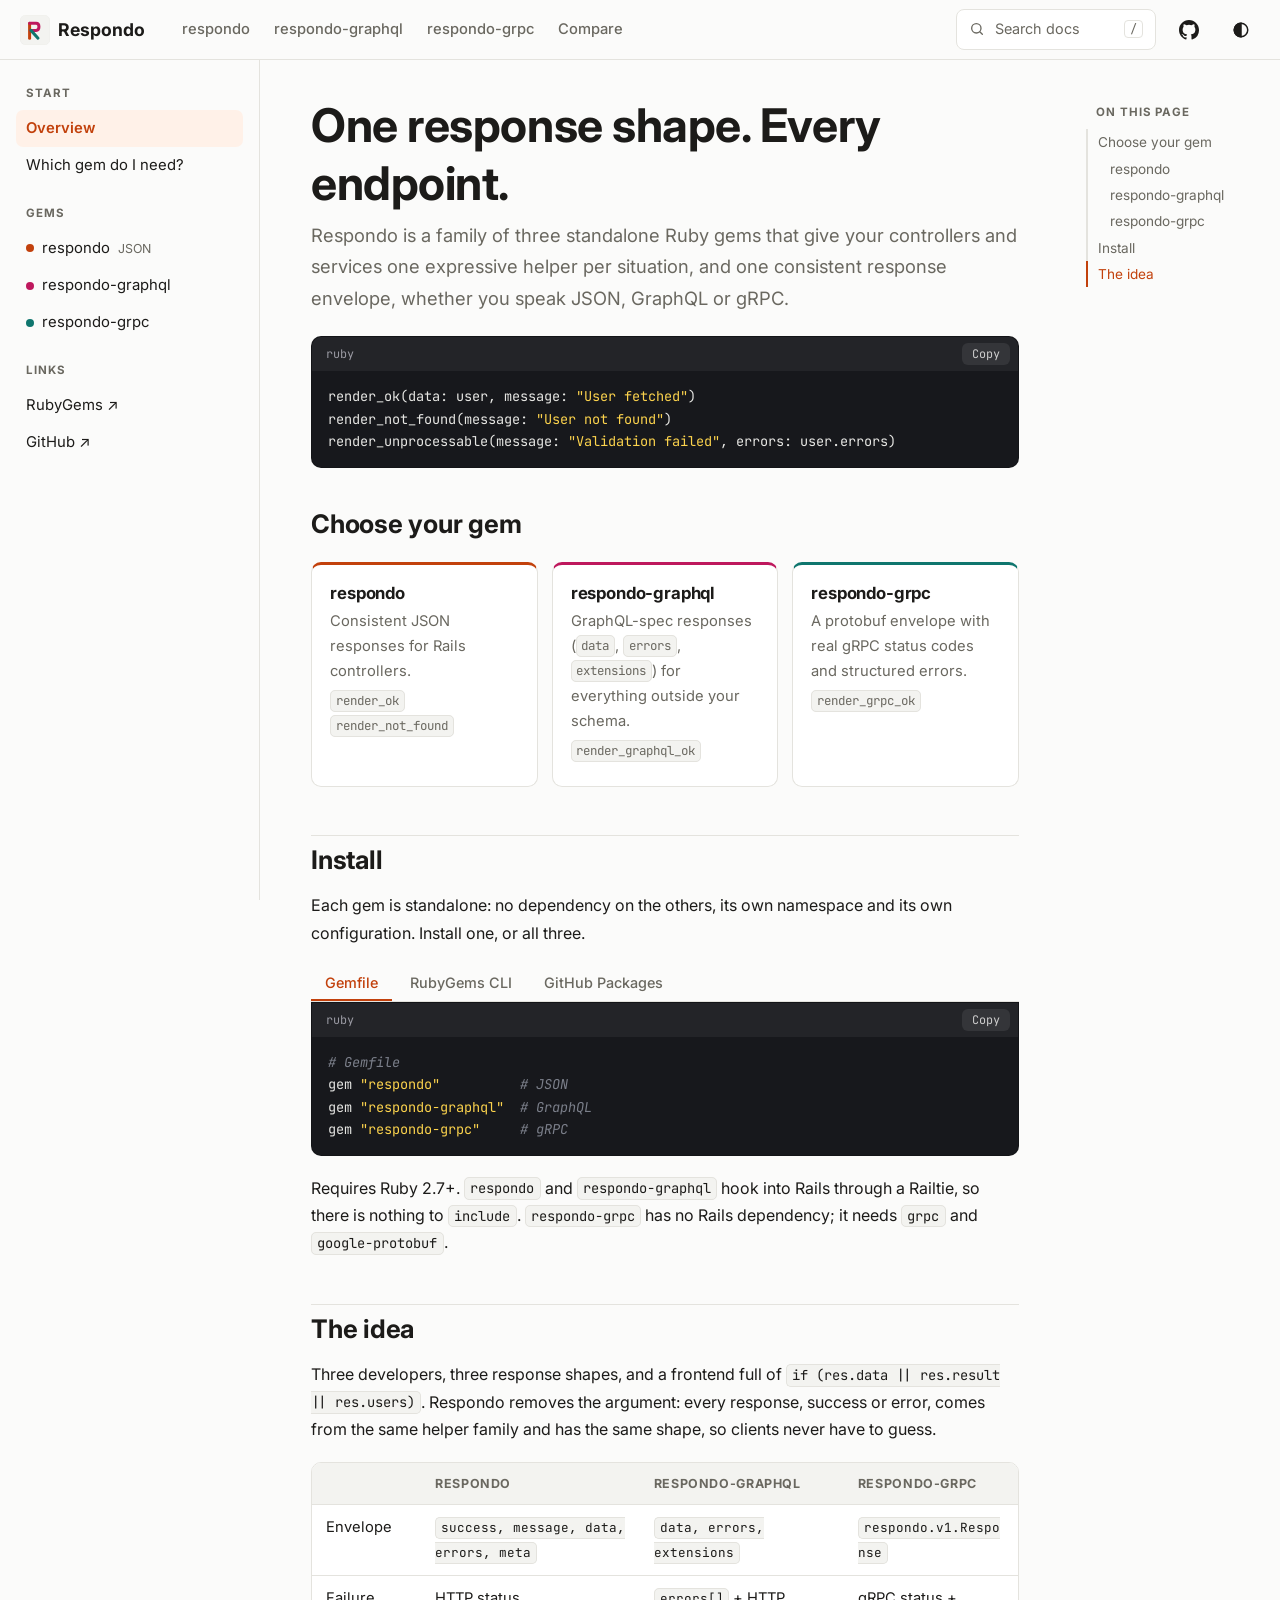
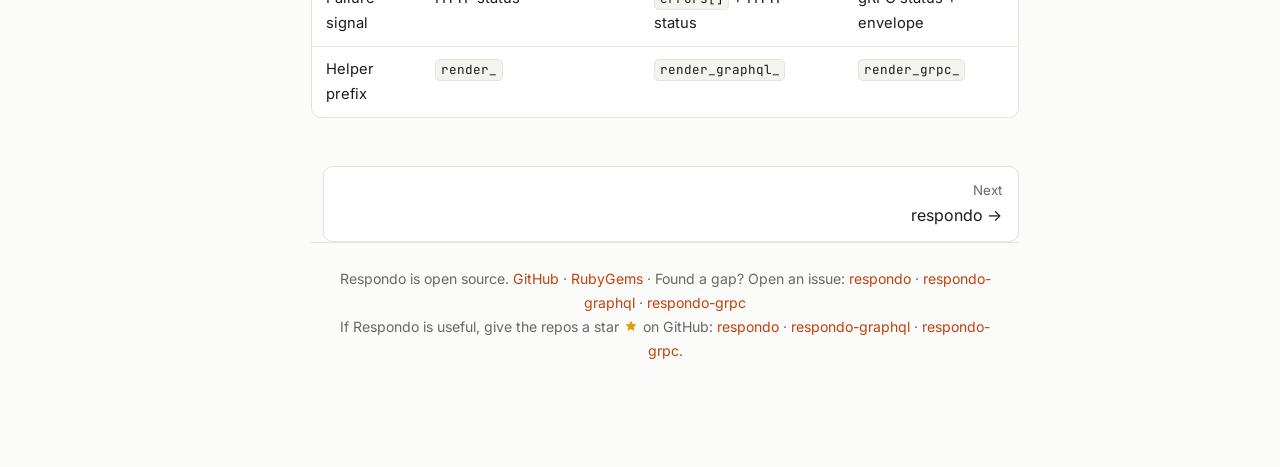
==== index.html @ 0f6af807 "add index file" ====
<!doctype html>
<html lang="en">
<head>
<meta charset="utf-8">
<meta name="viewport" content="width=device-width,initial-scale=1">
<title>Respondo Docs: consistent API responses for Rails and Ruby</title>
<meta name="description" content="Documentation for respondo (JSON), respondo-graphql and respondo-grpc: one response envelope, one helper per situation.">
<link rel="icon" type="image/svg+xml" href="favicon.svg">
<link rel="preconnect" href="https://fonts.googleapis.com"><link rel="preconnect" href="https://fonts.gstatic.com" crossorigin>
<link href="https://fonts.googleapis.com/css2?family=Inter:wght@400;500;600;700&family=JetBrains+Mono:wght@400;500&display=swap" rel="stylesheet">
<link rel="stylesheet" href="styles.css">
<script>try{var t=localStorage.getItem("respondo-theme");if(t)document.documentElement.dataset.theme=t}catch(e){}</script>
</head>
<body data-page="home" data-repo="">
<article class="page active">
  <h1>One response shape. Every endpoint.</h1>
  <p class="lede">Respondo is a family of three standalone Ruby gems that give your controllers and services one expressive helper per situation, and one consistent response envelope, whether you speak JSON, GraphQL or gRPC.</p>

  <div class="code"><pre data-lang="ruby">render_ok(data: user, message: "User fetched")
render_not_found(message: "User not found")
render_unprocessable(message: "Validation failed", errors: user.errors)</pre></div>

  <h2 id="gems">Choose your gem</h2>
  <div class="cards">
    <a class="card" href="respondo.html" style="--c:var(--json)"><h3>respondo</h3><p>Consistent JSON responses for Rails controllers.</p><p><code>render_ok</code> <code>render_not_found</code></p></a>
    <a class="card" href="respondo-graphql.html" style="--c:var(--gql)"><h3>respondo-graphql</h3><p>GraphQL-spec responses (<code>data</code>, <code>errors</code>, <code>extensions</code>) for everything outside your schema.</p><p><code>render_graphql_ok</code></p></a>
    <a class="card" href="respondo-grpc.html" style="--c:var(--grpc)"><h3>respondo-grpc</h3><p>A protobuf envelope with real gRPC status codes and structured errors.</p><p><code>render_grpc_ok</code></p></a>
  </div>

  <h2 id="install">Install</h2>
  <p>Each gem is standalone: no dependency on the others, its own namespace and its own configuration. Install one, or all three.</p>
  <div class="tabs" data-tabs>
    <div class="tab-list" role="tablist"><button role="tab">Gemfile</button><button role="tab">RubyGems CLI</button><button role="tab">GitHub Packages</button></div>
    <div class="tab-panel"><div class="code"><pre data-lang="ruby"># Gemfile
gem "respondo"          # JSON
gem "respondo-graphql"  # GraphQL
gem "respondo-grpc"     # gRPC</pre></div></div>
    <div class="tab-panel" hidden><div class="code"><pre data-lang="bash">gem install respondo
gem install respondo-graphql
gem install respondo-grpc</pre></div></div>
    <div class="tab-panel" hidden>
      <div class="code"><pre data-lang="ruby"># Gemfile
source "https://rubygems.pkg.github.com/spatelpatidar" do
  gem "respondo"
end</pre></div>
      <div class="code"><pre data-lang="bash"># one-time auth: a personal access token with read:packages
bundle config set --global rubygems.pkg.github.com YOUR_GITHUB_USERNAME:YOUR_TOKEN</pre></div>
    </div>
  </div>
  <p>Requires Ruby 2.7+. <code>respondo</code> and <code>respondo-graphql</code> hook into Rails through a Railtie, so there is nothing to <code>include</code>. <code>respondo-grpc</code> has no Rails dependency; it needs <code>grpc</code> and <code>google-protobuf</code>.</p>

  <h2 id="idea">The idea</h2>
  <p>Three developers, three response shapes, and a frontend full of <code>if (res.data || res.result || res.users)</code>. Respondo removes the argument: every response, success or error, comes from the same helper family and has the same shape, so clients never have to guess.</p>
  <div class="tbl"><table>
    <tr><th></th><th>respondo</th><th>respondo-graphql</th><th>respondo-grpc</th></tr>
    <tr><td>Envelope</td><td><code>success, message, data, errors, meta</code></td><td><code>data, errors, extensions</code></td><td><code>respondo.v1.Response</code></td></tr>
    <tr><td>Failure signal</td><td>HTTP status</td><td><code>errors[]</code> + HTTP status</td><td>gRPC status + envelope</td></tr>
    <tr><td>Helper prefix</td><td><code>render_</code></td><td><code>render_graphql_</code></td><td><code>render_grpc_</code></td></tr>
  </table></div>
  <div class="pager"><span></span><a href="respondo.html"><small>Next</small>respondo →</a></div>
</article>
<script src="shell.js"></script>
</body>
</html>
---- styles.css ----
:root{
  --bg:#fbfbfa;--surface:#fff;--surface-2:#f3f3f0;--border:#e4e3de;--text:#1c1b19;--muted:#6a6860;
  --accent:#c2410c;--accent-soft:#fff1e8;--json:#c2410c;--gql:#be185d;--grpc:#0f766e;
  --code-bg:#17181c;--code-text:#e6e6e3;--tk-key:#7dd3fc;--tk-str:#fcd34d;--tk-num:#fda4af;--tk-com:#7b7f8a;--tk-kw:#c4b5fd;--tk-sym:#86efac;
  --radius:10px;--font:"Inter",system-ui,-apple-system,"Segoe UI",sans-serif;--mono:"JetBrains Mono",ui-monospace,SFMono-Regular,Menlo,monospace;
  --header-h:60px;--side-w:260px;--toc-w:210px;
}
:root[data-theme=dark]{
  --bg:#121214;--surface:#1a1a1e;--surface-2:#222227;--border:#2e2e35;--text:#ecebe8;--muted:#9c9a93;
  --accent:#fb923c;--accent-soft:#2a1d14;--json:#fb923c;--gql:#f472b6;--grpc:#2dd4bf;--code-bg:#0c0c0e;
}
@media (prefers-color-scheme:dark){:root:not([data-theme=light]){
  --bg:#121214;--surface:#1a1a1e;--surface-2:#222227;--border:#2e2e35;--text:#ecebe8;--muted:#9c9a93;
  --accent:#fb923c;--accent-soft:#2a1d14;--json:#fb923c;--gql:#f472b6;--grpc:#2dd4bf;--code-bg:#0c0c0e;}}
*{box-sizing:border-box}
html{scroll-padding-top:calc(var(--header-h) + 20px)}
body{margin:0;background:var(--bg);color:var(--text);font:16px/1.7 var(--font);-webkit-font-smoothing:antialiased}
a{color:var(--accent);text-decoration:none}a:hover{text-decoration:underline}
h1,h2,h3{line-height:1.25;letter-spacing:-.01em}
h1{font-size:clamp(1.75rem,5vw,2.9rem);margin:0 0 .5rem}
h2{font-size:1.6rem;margin:3rem 0 1rem;padding-top:.5rem;border-top:1px solid var(--border)}
h2:first-of-type{border-top:0;margin-top:2rem}
h3{font-size:1.15rem;margin:2rem 0 .6rem}
p{margin:.8rem 0}
code{font-family:var(--mono);font-size:.86em;background:var(--surface-2);border:1px solid var(--border);padding:.1em .38em;border-radius:5px;overflow-wrap:anywhere}
.skip{position:absolute;left:-999px}.skip:focus{left:8px;top:8px;background:var(--surface);padding:8px 12px;z-index:100}

/* header */
.header{position:sticky;top:0;z-index:50;height:var(--header-h);display:flex;align-items:center;gap:14px;padding:0 20px;background:color-mix(in srgb,var(--bg) 88%,transparent);backdrop-filter:blur(10px);border-bottom:1px solid var(--border)}
.brand{font-weight:700;font-size:1.1rem;color:var(--text);display:flex;align-items:center;gap:8px}
.brand:hover{text-decoration:none}
.brand i{width:22px;height:22px;border-radius:6px;background:conic-gradient(var(--json),var(--gql),var(--grpc),var(--json))}
.topnav{display:flex;gap:2px;margin-left:12px}
.topnav a{color:var(--muted);padding:6px 11px;border-radius:7px;font-size:.92rem;font-weight:500}
.topnav a:hover{background:var(--surface-2);text-decoration:none;color:var(--text)}
.topnav a.active{color:var(--text);background:var(--surface-2)}
.spacer{flex:1}
.search-btn{display:flex;align-items:center;gap:10px;background:var(--surface);border:1px solid var(--border);color:var(--muted);padding:7px 12px;border-radius:8px;font:inherit;font-size:.9rem;cursor:pointer;min-width:200px}
.search-btn kbd{margin-left:auto;font:.75rem var(--mono);border:1px solid var(--border);border-radius:4px;padding:0 5px}
.icon-btn{background:none;border:1px solid transparent;color:var(--text);width:38px;height:38px;border-radius:8px;cursor:pointer;display:grid;place-items:center;font-size:1.1rem}
.icon-btn:hover{background:var(--surface-2)}
.menu-btn{display:none}

/* layout */
.layout{display:grid;grid-template-columns:var(--side-w) minmax(0,1fr) var(--toc-w);max-width:1400px;margin:0 auto}
.sidebar,.toc{position:sticky;top:var(--header-h);height:calc(100vh - var(--header-h));overflow:auto;padding:24px 16px}
.sidebar{border-right:1px solid var(--border)}
.sidebar h4,.toc h4{font-size:.72rem;text-transform:uppercase;letter-spacing:.08em;color:var(--muted);margin:1.2rem 0 .4rem 10px}
.sidebar h4:first-child{margin-top:0}
.sidebar a{display:flex;align-items:center;gap:8px;color:var(--text);padding:6px 10px;border-radius:7px;font-size:.93rem}
.sidebar a:hover{background:var(--surface-2);text-decoration:none}
.sidebar a.active{background:var(--accent-soft);color:var(--accent);font-weight:600}
.dot{width:8px;height:8px;border-radius:50%;flex:none}
.toc a{display:block;color:var(--muted);font-size:.85rem;padding:3px 10px;border-left:2px solid var(--border);line-height:1.5}
.toc a.sub{padding-left:22px}
.toc a:hover{color:var(--text);text-decoration:none}
.toc a.active{color:var(--accent);border-left-color:var(--accent)}
main{padding:36px clamp(20px,4vw,56px) 80px;min-width:0}
.page{display:none;max-width:780px}.page.active{display:block;animation:fade .25s}
@keyframes fade{from{opacity:0;transform:translateY(4px)}to{opacity:1}}
.lede{font-size:1.15rem;color:var(--muted);margin:.4rem 0 1.4rem}
.badges{display:flex;flex-wrap:wrap;gap:8px;margin:1rem 0 1.5rem}
.badge{font-size:.8rem;font-weight:600;border:1px solid var(--border);background:var(--surface);padding:3px 10px;border-radius:999px;color:var(--text)}
.badge:hover{text-decoration:none;border-color:var(--accent)}
.pill{display:inline-block;white-space:nowrap;margin-top:6px;font:600 .72rem var(--mono);padding:2px 8px;border-radius:999px;color:#fff;vertical-align:middle}

/* cards */
.cards{display:grid;grid-template-columns:repeat(auto-fit,minmax(220px,1fr));gap:14px;margin:1.4rem 0}
.card{background:var(--surface);border:1px solid var(--border);border-radius:var(--radius);padding:18px;color:var(--text);display:block;border-top:3px solid var(--c,var(--accent))}
a.card:hover{text-decoration:none;box-shadow:0 6px 20px rgba(0,0,0,.08);transform:translateY(-2px);transition:.15s}
.card h3{margin:0 0 .3rem;font-size:1.05rem}.card p{margin:.3rem 0;color:var(--muted);font-size:.92rem}
.card code{font-size:.78rem}

/* callouts */
.callout{border:1px solid var(--border);border-left:4px solid var(--accent);background:var(--surface);border-radius:8px;padding:12px 16px;margin:1.2rem 0}
.callout.warn{border-left-color:#d97706;background:color-mix(in srgb,#d97706 8%,var(--surface))}
.callout.note{border-left-color:#2563eb}
.callout strong:first-child{display:block;margin-bottom:2px}
.callout p{margin:.3rem 0}

/* tables */
.tbl{overflow-x:auto;margin:1.2rem 0;border:1px solid var(--border);border-radius:var(--radius);background:var(--surface)}
table{border-collapse:collapse;width:100%;font-size:.92rem}
th,td{padding:10px 14px;text-align:left;border-bottom:1px solid var(--border);vertical-align:top}
th{background:var(--surface-2);font-size:.78rem;text-transform:uppercase;letter-spacing:.05em;color:var(--muted);white-space:nowrap}
tr:last-child td{border-bottom:0}

/* code */
.code{position:relative;margin:1.1rem 0;border-radius:var(--radius);background:var(--code-bg);overflow:hidden;border:1px solid #00000030}
.code .bar{display:flex;align-items:center;justify-content:space-between;padding:6px 8px 6px 14px;background:#ffffff0d;color:#9a9aa3;font:.74rem var(--mono)}
.code button{background:#ffffff14;border:0;color:#ccc;border-radius:6px;padding:3px 10px;font:.74rem var(--mono);cursor:pointer}
.code button:hover{background:#ffffff26}
.code pre{margin:0;padding:14px 16px;overflow-x:auto;color:var(--code-text);font:.85rem/1.65 var(--mono);tab-size:2}
.tk-key{color:var(--tk-key)}.tk-str{color:var(--tk-str)}.tk-num{color:var(--tk-num)}.tk-com{color:var(--tk-com);font-style:italic}.tk-kw{color:var(--tk-kw)}.tk-sym{color:var(--tk-sym)}

/* tabs */
.tabs{margin:1.2rem 0}
.tab-list{display:flex;gap:4px;border-bottom:1px solid var(--border);overflow-x:auto}
.tab-list button{background:none;border:0;border-bottom:2px solid transparent;padding:8px 14px;font:500 .9rem var(--font);color:var(--muted);cursor:pointer;white-space:nowrap}
.tab-list button[aria-selected=true]{color:var(--accent);border-bottom-color:var(--accent)}
.tabs .code{margin-top:0;border-top-left-radius:0;border-top-right-radius:0}
.tab-panel[hidden]{display:none}

details{border:1px solid var(--border);border-radius:var(--radius);background:var(--surface);padding:10px 16px;margin:1rem 0}
summary{cursor:pointer;font-weight:600}
.chips{display:flex;flex-wrap:wrap;gap:6px;margin:.8rem 0}
.chips code{background:var(--surface)}
.pager{display:flex;justify-content:space-between;gap:12px;margin-top:3rem;flex-wrap:wrap}
.pager a{flex:1;min-width:180px;border:1px solid var(--border);border-radius:var(--radius);padding:12px 16px;background:var(--surface);color:var(--text)}
.pager a small{display:block;color:var(--muted)}.pager a:last-child{text-align:right}
.pager a:hover{border-color:var(--accent);text-decoration:none}
footer{border-top:1px solid var(--border);padding:24px;text-align:center;color:var(--muted);font-size:.88rem}

/* search modal */
.modal{position:fixed;inset:0;background:#0008;display:none;align-items:flex-start;justify-content:center;padding:12vh 16px;z-index:100}
.modal.open{display:flex}
.modal-box{width:min(620px,100%);background:var(--surface);border:1px solid var(--border);border-radius:14px;overflow:hidden;box-shadow:0 20px 60px #0006}
.modal input{width:100%;border:0;border-bottom:1px solid var(--border);padding:16px 18px;font:1rem var(--font);background:transparent;color:var(--text);outline:0}
.results{max-height:50vh;overflow:auto}
.results a{display:block;padding:10px 18px;color:var(--text);border-bottom:1px solid var(--border)}
.results a:hover,.results a.sel{background:var(--accent-soft);text-decoration:none}
.results small{color:var(--muted);display:block}
.results .none{padding:18px;color:var(--muted)}
.scrim{display:none}

@media (max-width:1100px){.layout{grid-template-columns:var(--side-w) minmax(0,1fr)}.toc{display:none}}
@media (max-width:820px){
  .layout{grid-template-columns:1fr}
  .menu-btn{display:grid}
  .topnav,.search-btn kbd,.search-btn span{display:none}
  .search-btn{min-width:0;padding:8px 10px}
  .sidebar{position:fixed;left:0;top:var(--header-h);width:min(300px,85vw);height:calc(100vh - var(--header-h));background:var(--bg);z-index:60;transform:translateX(-100%);transition:transform .2s}
  body.nav-open .sidebar{transform:none}
  body.nav-open .scrim{display:block;position:fixed;inset:0;background:#0006;z-index:55}
  .header{padding:0 12px}
}
@media print{.header,.sidebar,.toc,.pager,.code button{display:none}.layout{display:block}}

.ico{vertical-align:-2px;flex:none}.star{color:#e0a000;margin:0 1px}
footer .star{vertical-align:-1px}
.brand .logo{display:block;flex:none}
.topnav a{white-space:nowrap}
@media (max-width:1020px){.topnav{display:none}}
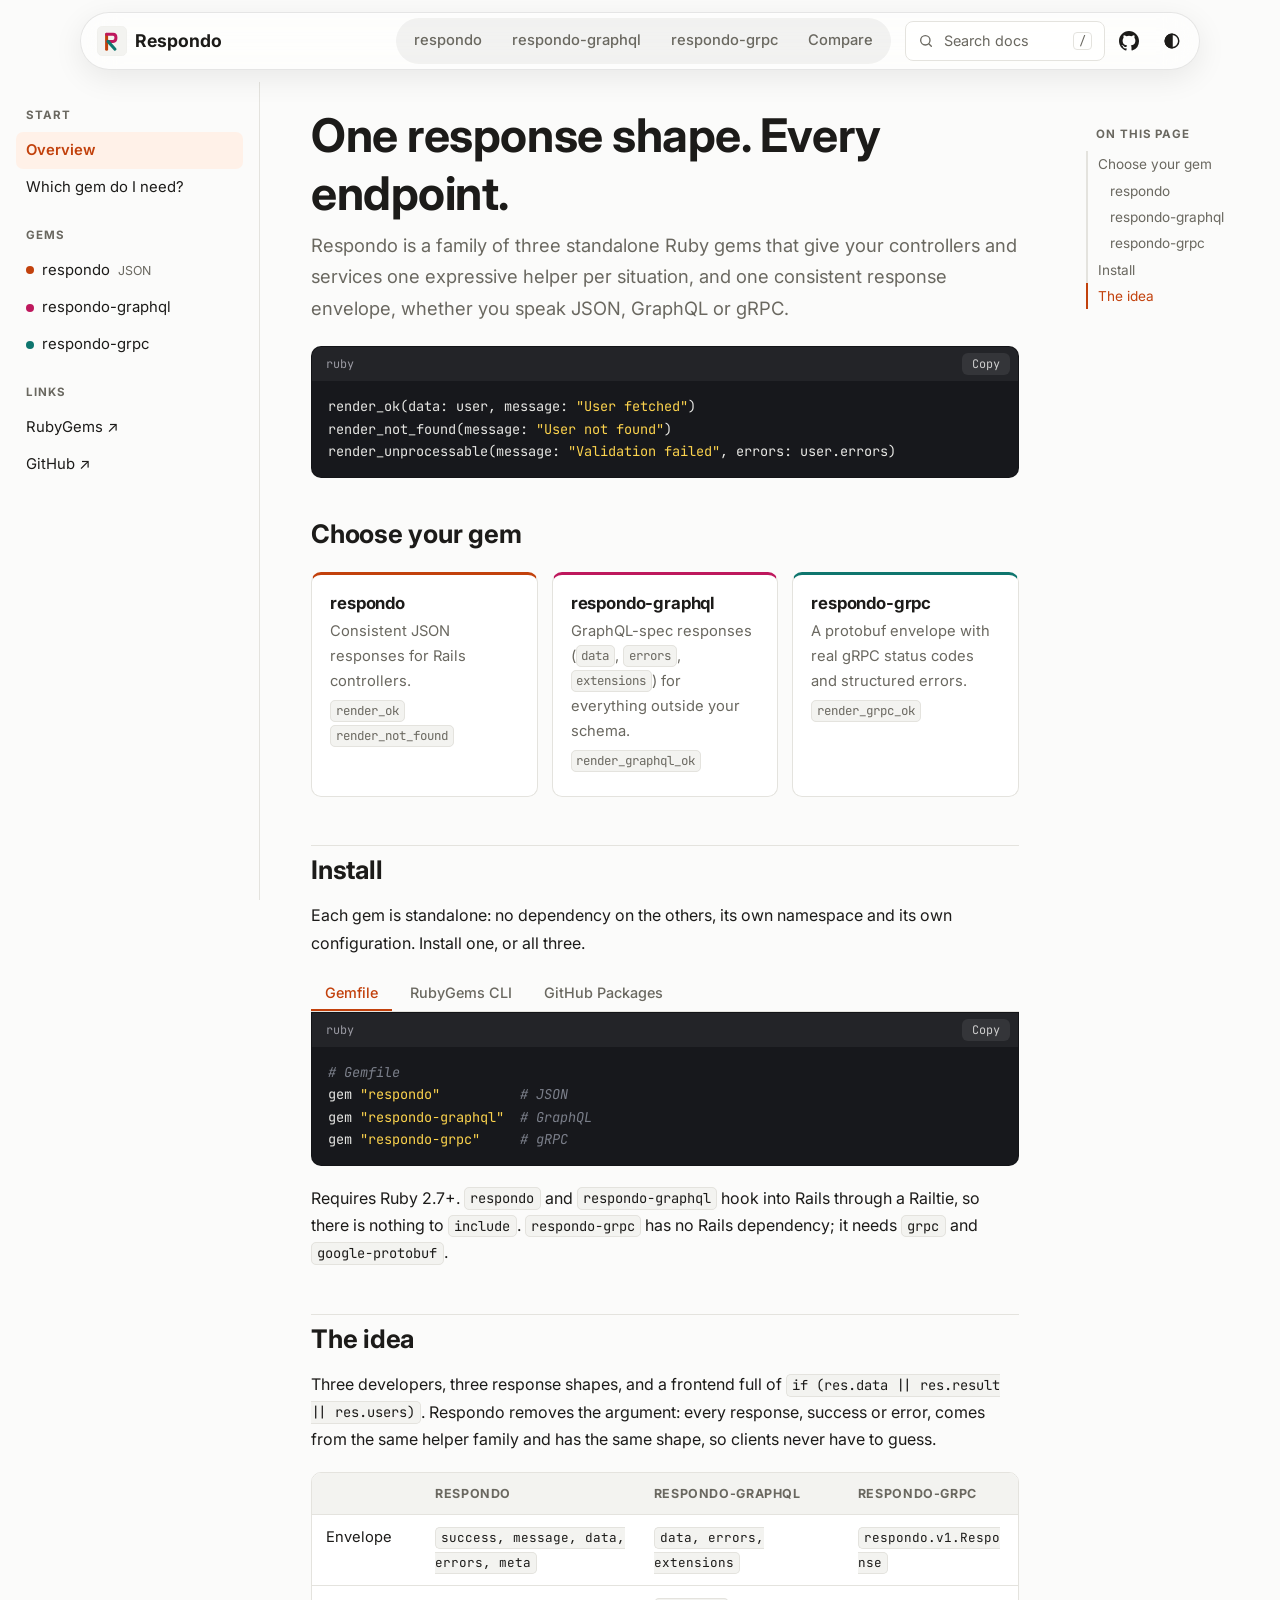
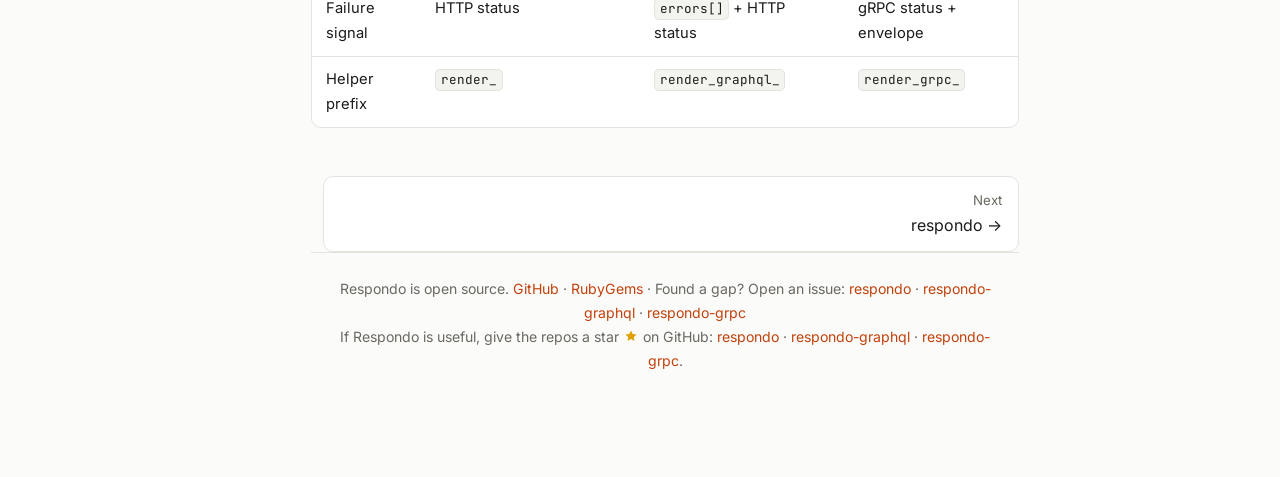
==== commit c66cc1b1: "update index" ====
--- a/index.html
+++ b/index.html
@@ -8,8 +8,12 @@
 <link rel="icon" type="image/svg+xml" href="favicon.svg">
 <link rel="preconnect" href="https://fonts.googleapis.com"><link rel="preconnect" href="https://fonts.gstatic.com" crossorigin>
 <link href="https://fonts.googleapis.com/css2?family=Inter:wght@400;500;600;700&family=JetBrains+Mono:wght@400;500&display=swap" rel="stylesheet">
+<link rel="preload" href="shell.js" as="script">
 <link rel="stylesheet" href="styles.css">
-<script>try{var t=localStorage.getItem("respondo-theme");if(t)document.documentElement.dataset.theme=t}catch(e){}</script>
+<style>html.shell-pending body>article{opacity:0}</style>
+<noscript><style>html.shell-pending body>article{opacity:1}</style></noscript>
+<script>document.documentElement.classList.add("shell-pending");setTimeout(function(){document.documentElement.classList.remove("shell-pending")},3000)</script>
+<script>try{var t=localStorage.getItem("respondo-theme");if(t){document.documentElement.dataset.theme=t;document.documentElement.style.colorScheme=t}}catch(e){}</script>
 </head>
 <body data-page="home" data-repo="">
 <article class="page active">
--- a/styles.css
+++ b/styles.css
@@ -3,7 +3,7 @@
   --accent:#c2410c;--accent-soft:#fff1e8;--json:#c2410c;--gql:#be185d;--grpc:#0f766e;
   --code-bg:#17181c;--code-text:#e6e6e3;--tk-key:#7dd3fc;--tk-str:#fcd34d;--tk-num:#fda4af;--tk-com:#7b7f8a;--tk-kw:#c4b5fd;--tk-sym:#86efac;
   --radius:10px;--font:"Inter",system-ui,-apple-system,"Segoe UI",sans-serif;--mono:"JetBrains Mono",ui-monospace,SFMono-Regular,Menlo,monospace;
-  --header-h:60px;--side-w:260px;--toc-w:210px;
+  --bar-h:58px;--header-h:82px;--side-w:260px;--toc-w:210px;
 }
 :root[data-theme=dark]{
   --bg:#121214;--surface:#1a1a1e;--surface-2:#222227;--border:#2e2e35;--text:#ecebe8;--muted:#9c9a93;
@@ -26,16 +26,17 @@
 .skip{position:absolute;left:-999px}.skip:focus{left:8px;top:8px;background:var(--surface);padding:8px 12px;z-index:100}
 
 /* header */
-.header{position:sticky;top:0;z-index:50;height:var(--header-h);display:flex;align-items:center;gap:14px;padding:0 20px;background:color-mix(in srgb,var(--bg) 88%,transparent);backdrop-filter:blur(10px);border-bottom:1px solid var(--border)}
+.header{position:sticky;top:12px;z-index:50;width:min(1120px,calc(100% - 24px));height:var(--bar-h);margin:12px auto 0;display:grid;grid-template-columns:1fr auto 1fr;align-items:center;gap:14px;padding:0 10px 0 16px;border-radius:999px;background:color-mix(in srgb,var(--surface) 55%,transparent);backdrop-filter:blur(18px) saturate(1.8);-webkit-backdrop-filter:blur(18px) saturate(1.8);border:1px solid color-mix(in srgb,var(--text) 10%,transparent);box-shadow:0 8px 30px rgba(0,0,0,.08),inset 0 1px 0 rgba(255,255,255,.35)}
+.hdr-left,.hdr-right{display:flex;align-items:center;gap:8px;min-width:0}.hdr-right{justify-content:flex-end}
 .brand{font-weight:700;font-size:1.1rem;color:var(--text);display:flex;align-items:center;gap:8px}
 .brand:hover{text-decoration:none}
 .brand i{width:22px;height:22px;border-radius:6px;background:conic-gradient(var(--json),var(--gql),var(--grpc),var(--json))}
-.topnav{display:flex;gap:2px;margin-left:12px}
-.topnav a{color:var(--muted);padding:6px 11px;border-radius:7px;font-size:.92rem;font-weight:500}
-.topnav a:hover{background:var(--surface-2);text-decoration:none;color:var(--text)}
-.topnav a.active{color:var(--text);background:var(--surface-2)}
+.topnav{display:flex;gap:2px;justify-self:center;padding:4px;border-radius:999px;background:color-mix(in srgb,var(--text) 5%,transparent)}
+.topnav a{color:var(--muted);padding:6px 14px;border-radius:999px;font-size:.92rem;font-weight:500}
+.topnav a:hover{background:color-mix(in srgb,var(--text) 7%,transparent);text-decoration:none;color:var(--text)}
+.topnav a.active{color:var(--text);background:var(--surface);box-shadow:0 1px 3px rgba(0,0,0,.12)}
 .spacer{flex:1}
-.search-btn{display:flex;align-items:center;gap:10px;background:var(--surface);border:1px solid var(--border);color:var(--muted);padding:7px 12px;border-radius:8px;font:inherit;font-size:.9rem;cursor:pointer;min-width:200px}
+.search-btn{display:flex;align-items:center;gap:10px;background:color-mix(in srgb,var(--surface) 60%,transparent);border:1px solid var(--border);color:var(--muted);padding:7px 12px;border-radius:8px;font:inherit;font-size:.9rem;cursor:pointer;min-width:200px}
 .search-btn kbd{margin-left:auto;font:.75rem var(--mono);border:1px solid var(--border);border-radius:4px;padding:0 5px}
 .icon-btn{background:none;border:1px solid transparent;color:var(--text);width:38px;height:38px;border-radius:8px;cursor:pointer;display:grid;place-items:center;font-size:1.1rem}
 .icon-btn:hover{background:var(--surface-2)}
@@ -123,8 +124,8 @@
 .results .none{padding:18px;color:var(--muted)}
 .scrim{display:none}
 
-@media (max-width:1100px){.layout{grid-template-columns:var(--side-w) minmax(0,1fr)}.toc{display:none}}
-@media (max-width:820px){
+@media (max-width:1199px){.layout{grid-template-columns:var(--side-w) minmax(0,1fr)}.toc{display:none}}
+@media (max-width:1023px){
   .layout{grid-template-columns:1fr}
   .menu-btn{display:grid}
   .topnav,.search-btn kbd,.search-btn span{display:none}
@@ -132,7 +133,9 @@
   .sidebar{position:fixed;left:0;top:var(--header-h);width:min(300px,85vw);height:calc(100vh - var(--header-h));background:var(--bg);z-index:60;transform:translateX(-100%);transition:transform .2s}
   body.nav-open .sidebar{transform:none}
   body.nav-open .scrim{display:block;position:fixed;inset:0;background:#0006;z-index:55}
-  .header{padding:0 12px}
+  :root{--header-h:76px}
+  .header{grid-template-columns:1fr auto;padding:0 8px 0 10px;top:8px;margin-top:8px;width:calc(100% - 16px);border-radius:20px}
+  .hdr-left{gap:4px}
 }
 @media print{.header,.sidebar,.toc,.pager,.code button{display:none}.layout{display:block}}
 
@@ -140,4 +143,3 @@
 footer .star{vertical-align:-1px}
 .brand .logo{display:block;flex:none}
 .topnav a{white-space:nowrap}
-@media (max-width:1020px){.topnav{display:none}}
